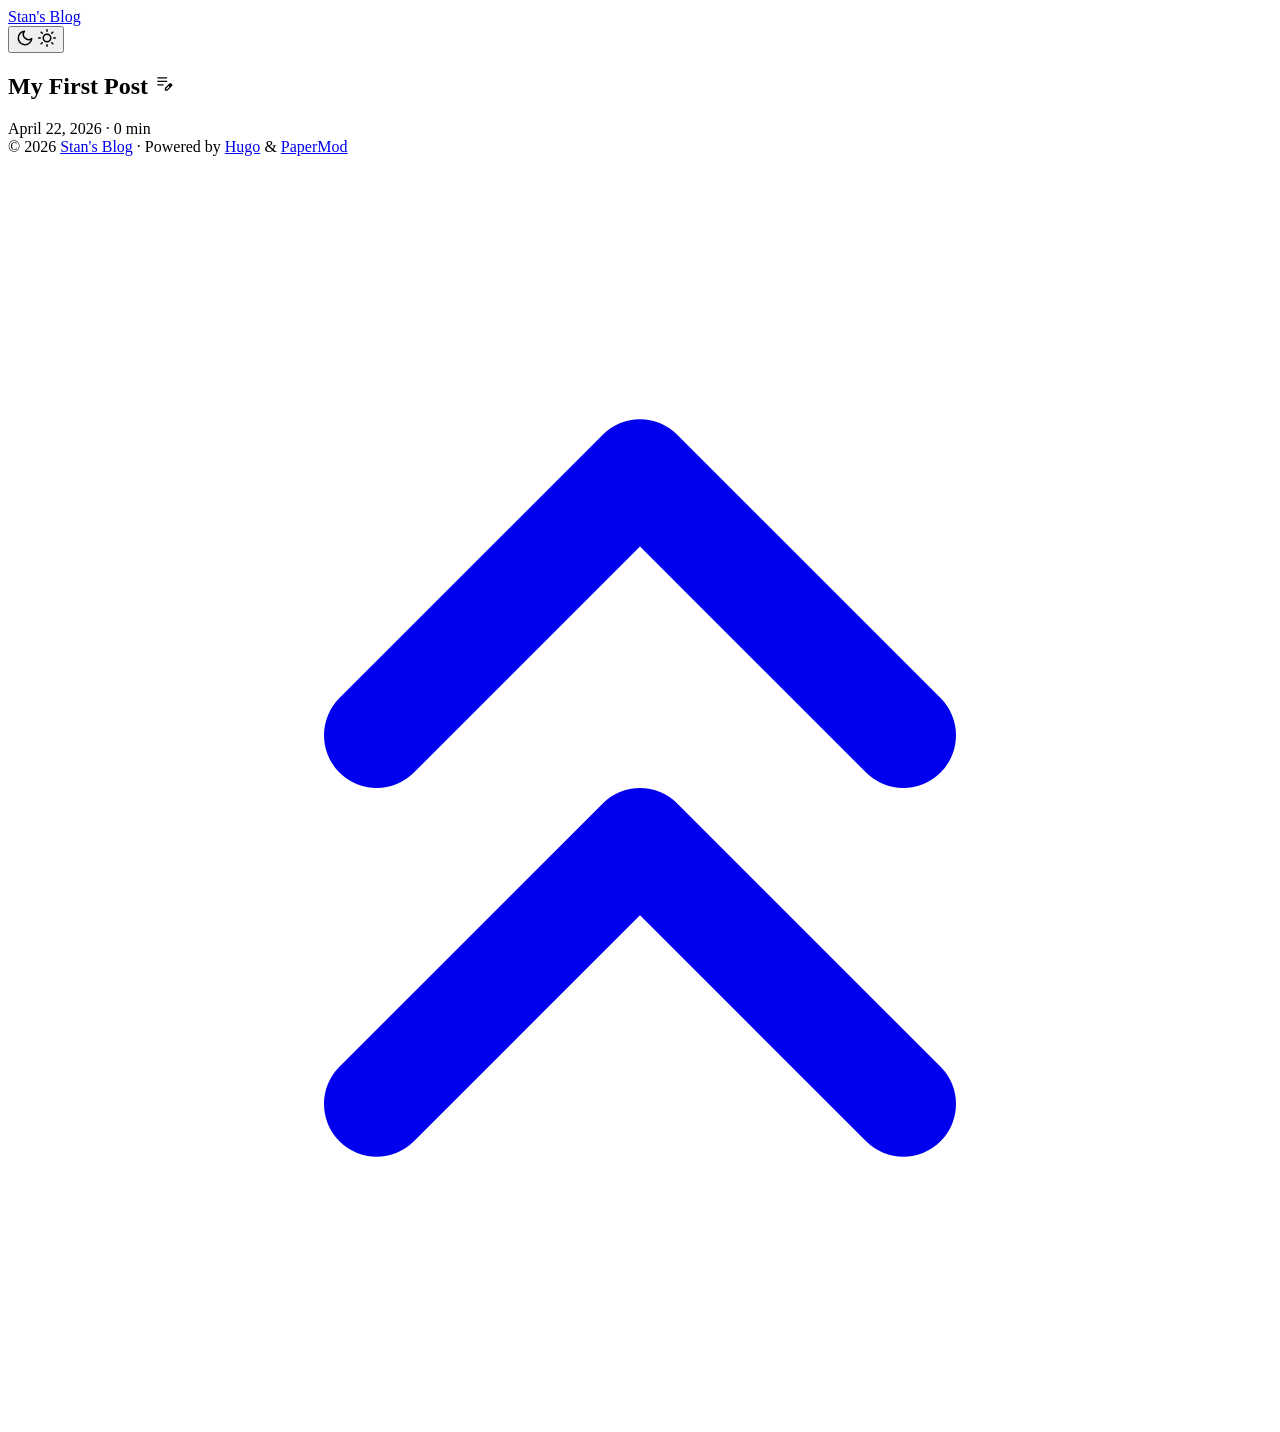
==== public/index.html @ 8f344876 "blog搭建" ====
<!DOCTYPE html>
<html lang="en" dir="auto" data-theme="auto">

<head>
	<meta name="generator" content="Hugo 0.123.7"><script src="/livereload.js?mindelay=10&amp;v=2&amp;port=1313&amp;path=livereload" data-no-instant defer></script><meta charset="utf-8">
<meta http-equiv="X-UA-Compatible" content="IE=edge">
<meta name="viewport" content="width=device-width, initial-scale=1, shrink-to-fit=no">
<meta name="robots" content="noindex, nofollow">
<title>Stan&#39;s Blog</title>

<meta name="description" content="">
<meta name="author" content="">
<link rel="canonical" href="http://localhost:1313/">
<link crossorigin="anonymous" href="/assets/css/stylesheet.4b72e7725c68fccaac08b7b94b4bf3724ac8531837c6717dbd3e55b5a23b0117.css" integrity="sha256-S3Lnclxo/MqsCLe5S0vzckrIUxg3xnF9vT5VtaI7ARc=" rel="preload stylesheet" as="style">
<link rel="icon" href="http://localhost:1313/favicon.ico">
<link rel="icon" type="image/png" sizes="16x16" href="http://localhost:1313/favicon-16x16.png">
<link rel="icon" type="image/png" sizes="32x32" href="http://localhost:1313/favicon-32x32.png">
<link rel="apple-touch-icon" href="http://localhost:1313/apple-touch-icon.png">
<link rel="mask-icon" href="http://localhost:1313/safari-pinned-tab.svg">
<meta name="theme-color" content="#2e2e33">
<meta name="msapplication-TileColor" content="#2e2e33">
<link rel="alternate" type="application/rss+xml" href="http://localhost:1313/index.xml" title="rss">
<link rel="alternate" hreflang="en" href="http://localhost:1313/">
<noscript>
    <style>
        #theme-toggle,
        .top-link {
            display: none;
        }

    </style>
    <style>
        @media (prefers-color-scheme: dark) {
            :root {
                --theme: rgb(29, 30, 32);
                --entry: rgb(46, 46, 51);
                --primary: rgb(218, 218, 219);
                --secondary: rgb(155, 156, 157);
                --tertiary: rgb(65, 66, 68);
                --content: rgb(196, 196, 197);
                --code-block-bg: rgb(46, 46, 51);
                --code-bg: rgb(55, 56, 62);
                --border: rgb(51, 51, 51);
                color-scheme: dark;
            }

            .list {
                background: var(--theme);
            }

            .toc {
                background: var(--entry);
            }
        }

    </style>
</noscript>
<script>
    if (localStorage.getItem("pref-theme") === "dark") {
        document.querySelector("html").dataset.theme = 'dark';
    } else if (localStorage.getItem("pref-theme") === "light") {
       document.querySelector("html").dataset.theme = 'light';
    } else if (window.matchMedia('(prefers-color-scheme: dark)').matches) {
        document.querySelector("html").dataset.theme = 'dark';
    } else {
        document.querySelector("html").dataset.theme = 'light';
    }

</script>
</head>
<body class="list" id="top">
    <header class="header">
    <nav class="header-nav">
        <div class="logo">
            <a href="http://localhost:1313/" accesskey="h" title="Stan&#39;s Blog (Alt + H)">Stan&#39;s Blog</a>
            <div class="logo-switches">
                <button id="theme-toggle" class="theme-toggle" accesskey="t" title="(Alt + T)" aria-label="Toggle theme">
                    <svg class="moon" xmlns="http://www.w3.org/2000/svg" width="18" height="18" viewBox="0 0 24 24"
                        fill="none" stroke="currentColor" stroke-width="2" stroke-linecap="round"
                        stroke-linejoin="round">
                        <path d="M21 12.79A9 9 0 1 1 11.21 3 7 7 0 0 0 21 12.79z"></path>
                    </svg>
                    <svg class="sun" xmlns="http://www.w3.org/2000/svg" width="18" height="18" viewBox="0 0 24 24"
                        fill="none" stroke="currentColor" stroke-width="2" stroke-linecap="round"
                        stroke-linejoin="round">
                        <circle cx="12" cy="12" r="5"></circle>
                        <line x1="12" y1="1" x2="12" y2="3"></line>
                        <line x1="12" y1="21" x2="12" y2="23"></line>
                        <line x1="4.22" y1="4.22" x2="5.64" y2="5.64"></line>
                        <line x1="18.36" y1="18.36" x2="19.78" y2="19.78"></line>
                        <line x1="1" y1="12" x2="3" y2="12"></line>
                        <line x1="21" y1="12" x2="23" y2="12"></line>
                        <line x1="4.22" y1="19.78" x2="5.64" y2="18.36"></line>
                        <line x1="18.36" y1="5.64" x2="19.78" y2="4.22"></line>
                    </svg>
                </button>
            </div>
        </div>
        <ul id="menu" class="menu">
        </ul>
    </nav>
</header>
<main class="main"> 

<article class="first-entry"> 
  <header class="entry-header">
    <h2 class="entry-hint-parent">My First Post
      <span class="entry-hint" title="Draft">
        <svg xmlns="http://www.w3.org/2000/svg" height="20" viewBox="0 -960 960 960" fill="currentColor">
          <path
            d="M160-410v-60h300v60H160Zm0-165v-60h470v60H160Zm0-165v-60h470v60H160Zm360 580v-123l221-220q9-9 20-13t22-4q12 0 23 4.5t20 13.5l37 37q9 9 13 20t4 22q0 11-4.5 22.5T862.09-380L643-160H520Zm300-263-37-37 37 37ZM580-220h38l121-122-18-19-19-18-122 121v38Zm141-141-19-18 37 37-18-19Z" />
        </svg>
      </span>
    </h2>
  </header>
  <div class="entry-content">
    <p></p>
  </div>
  <footer class="entry-footer"><span title='2026-04-22 15:04:11 +0800 CST'>April 22, 2026</span>&nbsp;·&nbsp;<span>0 min</span></footer>
  <a class="entry-link" aria-label="post link to My First Post" href="http://localhost:1313/posts/my-first-post/"></a>
</article>
    </main>
    
<footer class="footer">
        <span>&copy; 2026 <a href="http://localhost:1313/">Stan&#39;s Blog</a></span> · 

    <span>
        Powered by
        <a href="https://gohugo.io/" rel="noopener noreferrer" target="_blank">Hugo</a> &
        <a href="https://github.com/adityatelange/hugo-PaperMod/" rel="noopener" target="_blank">PaperMod</a>
    </span>
</footer>
<a href="#top" id="top-link" class="top-link hidden" aria-label="go to top" title="Go to Top (Alt + G)" accesskey="g">
    <svg xmlns="http://www.w3.org/2000/svg" viewBox="0 0 24 24" fill="none" stroke="currentColor" stroke-width="2"
        stroke-linecap="round" stroke-linejoin="round" class="feather feather-chevrons-up">
        <polyline points="17 11 12 6 7 11"></polyline>
        <polyline points="17 18 12 13 7 18"></polyline>
    </svg>
</a>

<script>
    let menu = document.getElementById('menu');
    if (menu) {
        
        const scrollPosition = localStorage.getItem("menu-scroll-position");
        if (scrollPosition) {
            menu.scrollLeft = parseInt(scrollPosition, 10);
        }
        
        menu.onscroll = function () {
            localStorage.setItem("menu-scroll-position", menu.scrollLeft);
        }
    }

    document.querySelectorAll('a[href^="#"]').forEach(anchor => {
        anchor.addEventListener("click", function (e) {
            e.preventDefault();
            var id = this.getAttribute("href").substr(1);
            if (!window.matchMedia('(prefers-reduced-motion: reduce)').matches) {
                document.querySelector(`[id='${decodeURIComponent(id)}']`).scrollIntoView({
                    behavior: "smooth"
                });
            } else {
                document.querySelector(`[id='${decodeURIComponent(id)}']`).scrollIntoView();
            }
            if (id === "top") {
                history.replaceState(null, null, " ");
            } else {
                history.pushState(null, null, `#${id}`);
            }
        });
    });

</script>
<script>
    var toplink = document.getElementById("top-link");
    window.onscroll = function () {
        const scrollThreshold = window.innerHeight;
        if (document.body.scrollTop > scrollThreshold || document.documentElement.scrollTop > scrollThreshold) {
            toplink.classList.remove("hidden");
        } else {
            toplink.classList.add("hidden");
        }
    };

</script>
<script>
    document.getElementById("theme-toggle").addEventListener("click", () => {
        const html = document.querySelector("html");
        if (html.dataset.theme === "dark") {
            html.dataset.theme = 'light';
            localStorage.setItem("pref-theme", 'light');
        } else {
            html.dataset.theme = 'dark';
            localStorage.setItem("pref-theme", 'dark');
        }
    })

</script>
</body>

</html>
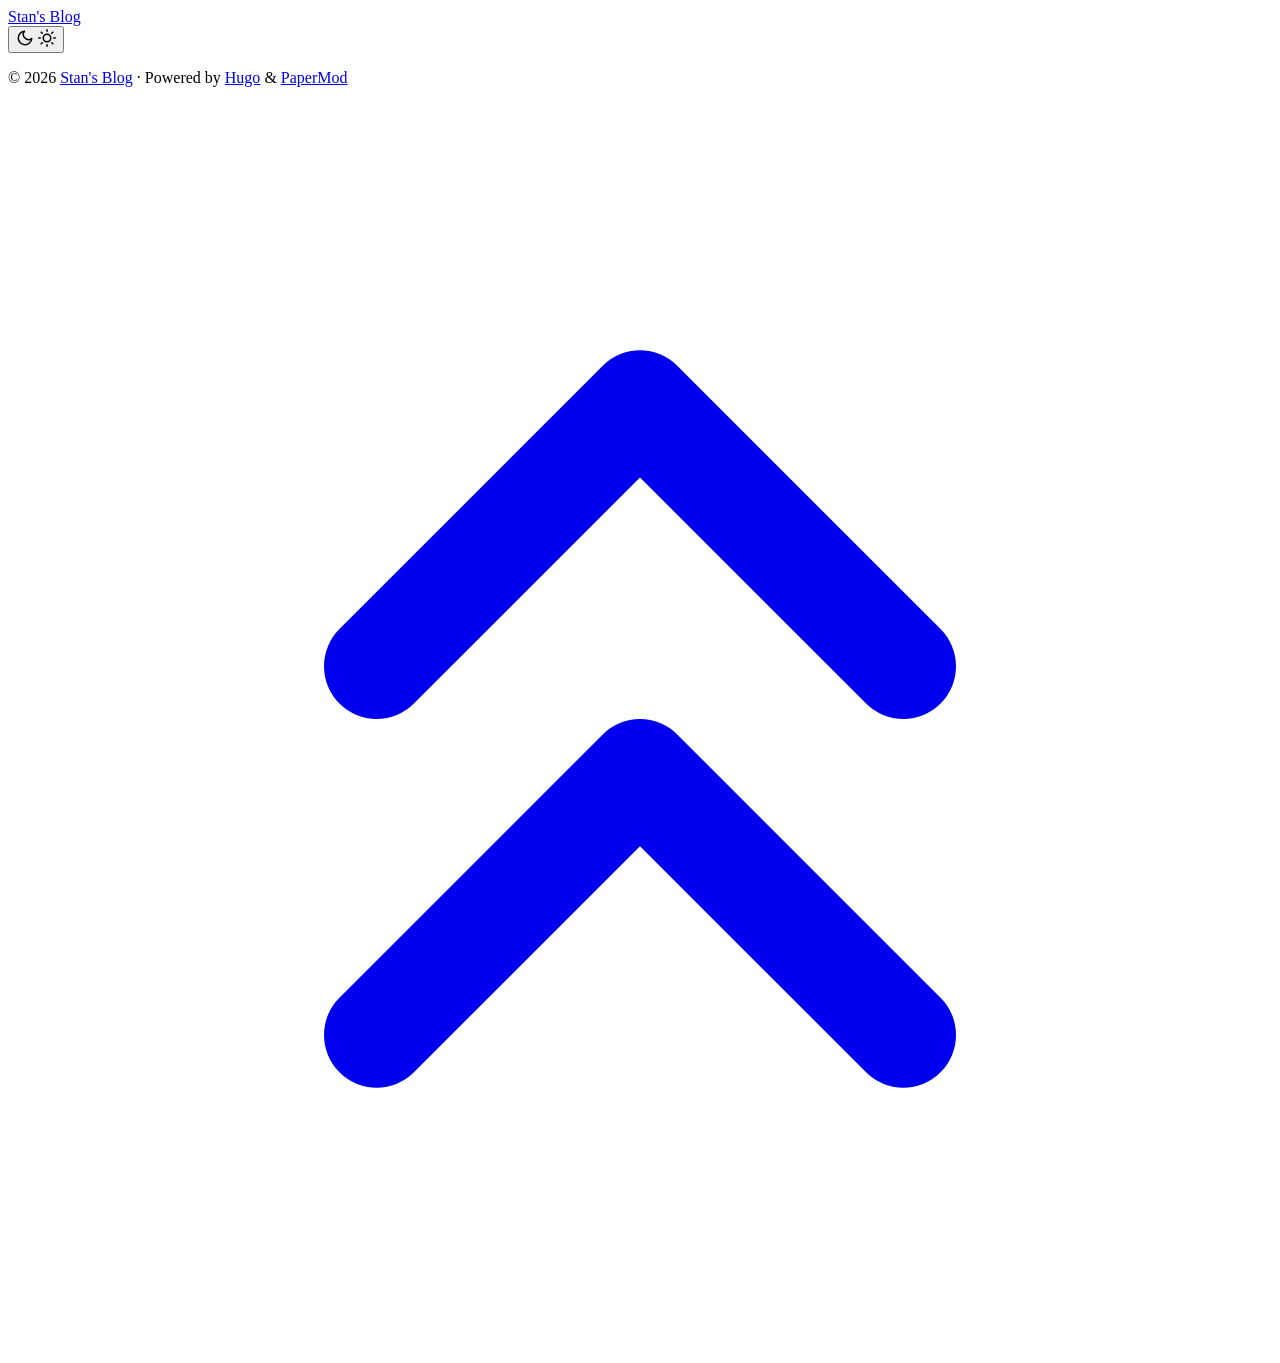
==== commit 21870211: "blog" ====
--- a/public/index.html
+++ b/public/index.html
@@ -1,202 +1,7 @@
-<!DOCTYPE html>
-<html lang="en" dir="auto" data-theme="auto">
-
-<head>
-	<meta name="generator" content="Hugo 0.123.7"><script src="/livereload.js?mindelay=10&amp;v=2&amp;port=1313&amp;path=livereload" data-no-instant defer></script><meta charset="utf-8">
-<meta http-equiv="X-UA-Compatible" content="IE=edge">
-<meta name="viewport" content="width=device-width, initial-scale=1, shrink-to-fit=no">
-<meta name="robots" content="noindex, nofollow">
-<title>Stan&#39;s Blog</title>
-
-<meta name="description" content="">
-<meta name="author" content="">
-<link rel="canonical" href="http://localhost:1313/">
-<link crossorigin="anonymous" href="/assets/css/stylesheet.4b72e7725c68fccaac08b7b94b4bf3724ac8531837c6717dbd3e55b5a23b0117.css" integrity="sha256-S3Lnclxo/MqsCLe5S0vzckrIUxg3xnF9vT5VtaI7ARc=" rel="preload stylesheet" as="style">
-<link rel="icon" href="http://localhost:1313/favicon.ico">
-<link rel="icon" type="image/png" sizes="16x16" href="http://localhost:1313/favicon-16x16.png">
-<link rel="icon" type="image/png" sizes="32x32" href="http://localhost:1313/favicon-32x32.png">
-<link rel="apple-touch-icon" href="http://localhost:1313/apple-touch-icon.png">
-<link rel="mask-icon" href="http://localhost:1313/safari-pinned-tab.svg">
-<meta name="theme-color" content="#2e2e33">
-<meta name="msapplication-TileColor" content="#2e2e33">
-<link rel="alternate" type="application/rss+xml" href="http://localhost:1313/index.xml" title="rss">
-<link rel="alternate" hreflang="en" href="http://localhost:1313/">
-<noscript>
-    <style>
-        #theme-toggle,
-        .top-link {
-            display: none;
-        }
-
-    </style>
-    <style>
-        @media (prefers-color-scheme: dark) {
-            :root {
-                --theme: rgb(29, 30, 32);
-                --entry: rgb(46, 46, 51);
-                --primary: rgb(218, 218, 219);
-                --secondary: rgb(155, 156, 157);
-                --tertiary: rgb(65, 66, 68);
-                --content: rgb(196, 196, 197);
-                --code-block-bg: rgb(46, 46, 51);
-                --code-bg: rgb(55, 56, 62);
-                --border: rgb(51, 51, 51);
-                color-scheme: dark;
-            }
-
-            .list {
-                background: var(--theme);
-            }
-
-            .toc {
-                background: var(--entry);
-            }
-        }
-
-    </style>
-</noscript>
-<script>
-    if (localStorage.getItem("pref-theme") === "dark") {
-        document.querySelector("html").dataset.theme = 'dark';
-    } else if (localStorage.getItem("pref-theme") === "light") {
-       document.querySelector("html").dataset.theme = 'light';
-    } else if (window.matchMedia('(prefers-color-scheme: dark)').matches) {
-        document.querySelector("html").dataset.theme = 'dark';
-    } else {
-        document.querySelector("html").dataset.theme = 'light';
-    }
-
-</script>
-</head>
-<body class="list" id="top">
-    <header class="header">
-    <nav class="header-nav">
-        <div class="logo">
-            <a href="http://localhost:1313/" accesskey="h" title="Stan&#39;s Blog (Alt + H)">Stan&#39;s Blog</a>
-            <div class="logo-switches">
-                <button id="theme-toggle" class="theme-toggle" accesskey="t" title="(Alt + T)" aria-label="Toggle theme">
-                    <svg class="moon" xmlns="http://www.w3.org/2000/svg" width="18" height="18" viewBox="0 0 24 24"
-                        fill="none" stroke="currentColor" stroke-width="2" stroke-linecap="round"
-                        stroke-linejoin="round">
-                        <path d="M21 12.79A9 9 0 1 1 11.21 3 7 7 0 0 0 21 12.79z"></path>
-                    </svg>
-                    <svg class="sun" xmlns="http://www.w3.org/2000/svg" width="18" height="18" viewBox="0 0 24 24"
-                        fill="none" stroke="currentColor" stroke-width="2" stroke-linecap="round"
-                        stroke-linejoin="round">
-                        <circle cx="12" cy="12" r="5"></circle>
-                        <line x1="12" y1="1" x2="12" y2="3"></line>
-                        <line x1="12" y1="21" x2="12" y2="23"></line>
-                        <line x1="4.22" y1="4.22" x2="5.64" y2="5.64"></line>
-                        <line x1="18.36" y1="18.36" x2="19.78" y2="19.78"></line>
-                        <line x1="1" y1="12" x2="3" y2="12"></line>
-                        <line x1="21" y1="12" x2="23" y2="12"></line>
-                        <line x1="4.22" y1="19.78" x2="5.64" y2="18.36"></line>
-                        <line x1="18.36" y1="5.64" x2="19.78" y2="4.22"></line>
-                    </svg>
-                </button>
-            </div>
-        </div>
-        <ul id="menu" class="menu">
-        </ul>
-    </nav>
-</header>
-<main class="main"> 
-
-<article class="first-entry"> 
-  <header class="entry-header">
-    <h2 class="entry-hint-parent">My First Post
-      <span class="entry-hint" title="Draft">
-        <svg xmlns="http://www.w3.org/2000/svg" height="20" viewBox="0 -960 960 960" fill="currentColor">
-          <path
-            d="M160-410v-60h300v60H160Zm0-165v-60h470v60H160Zm0-165v-60h470v60H160Zm360 580v-123l221-220q9-9 20-13t22-4q12 0 23 4.5t20 13.5l37 37q9 9 13 20t4 22q0 11-4.5 22.5T862.09-380L643-160H520Zm300-263-37-37 37 37ZM580-220h38l121-122-18-19-19-18-122 121v38Zm141-141-19-18 37 37-18-19Z" />
-        </svg>
-      </span>
-    </h2>
-  </header>
-  <div class="entry-content">
-    <p></p>
-  </div>
-  <footer class="entry-footer"><span title='2026-04-22 15:04:11 +0800 CST'>April 22, 2026</span>&nbsp;·&nbsp;<span>0 min</span></footer>
-  <a class="entry-link" aria-label="post link to My First Post" href="http://localhost:1313/posts/my-first-post/"></a>
-</article>
-    </main>
-    
-<footer class="footer">
-        <span>&copy; 2026 <a href="http://localhost:1313/">Stan&#39;s Blog</a></span> · 
-
-    <span>
-        Powered by
-        <a href="https://gohugo.io/" rel="noopener noreferrer" target="_blank">Hugo</a> &
-        <a href="https://github.com/adityatelange/hugo-PaperMod/" rel="noopener" target="_blank">PaperMod</a>
-    </span>
-</footer>
-<a href="#top" id="top-link" class="top-link hidden" aria-label="go to top" title="Go to Top (Alt + G)" accesskey="g">
-    <svg xmlns="http://www.w3.org/2000/svg" viewBox="0 0 24 24" fill="none" stroke="currentColor" stroke-width="2"
-        stroke-linecap="round" stroke-linejoin="round" class="feather feather-chevrons-up">
-        <polyline points="17 11 12 6 7 11"></polyline>
-        <polyline points="17 18 12 13 7 18"></polyline>
-    </svg>
-</a>
-
-<script>
-    let menu = document.getElementById('menu');
-    if (menu) {
-        
-        const scrollPosition = localStorage.getItem("menu-scroll-position");
-        if (scrollPosition) {
-            menu.scrollLeft = parseInt(scrollPosition, 10);
-        }
-        
-        menu.onscroll = function () {
-            localStorage.setItem("menu-scroll-position", menu.scrollLeft);
-        }
-    }
-
-    document.querySelectorAll('a[href^="#"]').forEach(anchor => {
-        anchor.addEventListener("click", function (e) {
-            e.preventDefault();
-            var id = this.getAttribute("href").substr(1);
-            if (!window.matchMedia('(prefers-reduced-motion: reduce)').matches) {
-                document.querySelector(`[id='${decodeURIComponent(id)}']`).scrollIntoView({
-                    behavior: "smooth"
-                });
-            } else {
-                document.querySelector(`[id='${decodeURIComponent(id)}']`).scrollIntoView();
-            }
-            if (id === "top") {
-                history.replaceState(null, null, " ");
-            } else {
-                history.pushState(null, null, `#${id}`);
-            }
-        });
-    });
-
-</script>
-<script>
-    var toplink = document.getElementById("top-link");
-    window.onscroll = function () {
-        const scrollThreshold = window.innerHeight;
-        if (document.body.scrollTop > scrollThreshold || document.documentElement.scrollTop > scrollThreshold) {
-            toplink.classList.remove("hidden");
-        } else {
-            toplink.classList.add("hidden");
-        }
-    };
-
-</script>
-<script>
-    document.getElementById("theme-toggle").addEventListener("click", () => {
-        const html = document.querySelector("html");
-        if (html.dataset.theme === "dark") {
-            html.dataset.theme = 'light';
-            localStorage.setItem("pref-theme", 'light');
-        } else {
-            html.dataset.theme = 'dark';
-            localStorage.setItem("pref-theme", 'dark');
-        }
-    })
-
-</script>
-</body>
-
-</html>
+<!doctype html><html lang=en dir=auto data-theme=auto><head><meta name=generator content="Hugo 0.160.1"><meta charset=utf-8><meta http-equiv=X-UA-Compatible content="IE=edge"><meta name=viewport content="width=device-width,initial-scale=1,shrink-to-fit=no"><meta name=robots content="index, follow"><title>Stan's Blog</title><meta name=description content><meta name=author content><link rel=canonical href=https://stan0930.github.io/><link crossorigin=anonymous href=/assets/css/stylesheet.47e51c7d8489b002361bac156ce9a0a8776d08c5462c2cee95801efafdd90d35.css integrity="sha256-R+UcfYSJsAI2G6wVbOmgqHdtCMVGLCzulYAe+v3ZDTU=" rel="preload stylesheet" as=style><link rel=icon href=https://stan0930.github.io/favicon.ico><link rel=icon type=image/png sizes=16x16 href=https://stan0930.github.io/favicon-16x16.png><link rel=icon type=image/png sizes=32x32 href=https://stan0930.github.io/favicon-32x32.png><link rel=apple-touch-icon href=https://stan0930.github.io/apple-touch-icon.png><link rel=mask-icon href=https://stan0930.github.io/safari-pinned-tab.svg><meta name=theme-color content="#2e2e33"><meta name=msapplication-TileColor content="#2e2e33"><link rel=alternate type=application/rss+xml href=https://stan0930.github.io/index.xml title=rss><link rel=alternate hreflang=en href=https://stan0930.github.io/><noscript><style>#theme-toggle,.top-link{display:none}</style><style>@media(prefers-color-scheme:dark){:root{--theme:rgb(29, 30, 32);--entry:rgb(46, 46, 51);--primary:rgb(218, 218, 219);--secondary:rgb(155, 156, 157);--tertiary:rgb(65, 66, 68);--content:rgb(196, 196, 197);--code-block-bg:rgb(46, 46, 51);--code-bg:rgb(55, 56, 62);--border:rgb(51, 51, 51);color-scheme:dark}.list{background:var(--theme)}.toc{background:var(--entry)}}</style></noscript><script>localStorage.getItem("pref-theme")==="dark"?document.querySelector("html").dataset.theme="dark":localStorage.getItem("pref-theme")==="light"?document.querySelector("html").dataset.theme="light":window.matchMedia("(prefers-color-scheme: dark)").matches?document.querySelector("html").dataset.theme="dark":document.querySelector("html").dataset.theme="light"</script><meta property="og:url" content="https://stan0930.github.io/"><meta property="og:site_name" content="Stan's Blog"><meta property="og:title" content="Stan's Blog"><meta property="og:locale" content="zh_cn"><meta property="og:type" content="website"><meta name=twitter:card content="summary"><meta name=twitter:title content="Stan's Blog"><script type=application/ld+json>{"@context":"https://schema.org","@type":"Organization","name":"Stan's Blog","url":"https://stan0930.github.io/","description":"","logo":"https://stan0930.github.io/favicon.ico","sameAs":[]}</script></head><body class=list id=top><header class=header><nav class=header-nav><div class=logo><a href=https://stan0930.github.io/ accesskey=h title="Stan's Blog (Alt + H)">Stan's Blog</a><div class=logo-switches><button id=theme-toggle class=theme-toggle accesskey=t title="(Alt + T)" aria-label="Toggle theme">
+<svg class="moon" width="18" height="18" viewBox="0 0 24 24" fill="none" stroke="currentColor" stroke-width="2" stroke-linecap="round" stroke-linejoin="round"><path d="M21 12.79A9 9 0 1111.21 3 7 7 0 0021 12.79z"/></svg>
+<svg class="sun" width="18" height="18" viewBox="0 0 24 24" fill="none" stroke="currentColor" stroke-width="2" stroke-linecap="round" stroke-linejoin="round"><circle cx="12" cy="12" r="5"/><line x1="12" y1="1" x2="12" y2="3"/><line x1="12" y1="21" x2="12" y2="23"/><line x1="4.22" y1="4.22" x2="5.64" y2="5.64"/><line x1="18.36" y1="18.36" x2="19.78" y2="19.78"/><line x1="1" y1="12" x2="3" y2="12"/><line x1="21" y1="12" x2="23" y2="12"/><line x1="4.22" y1="19.78" x2="5.64" y2="18.36"/><line x1="18.36" y1="5.64" x2="19.78" y2="4.22"/></svg></button></div></div><ul id=menu class=menu></ul></nav></header><main class=main></main><footer class=footer><span>&copy; 2026 <a href=https://stan0930.github.io/>Stan's Blog</a></span> ·
+<span>Powered by
+<a href=https://gohugo.io/ rel="noopener noreferrer" target=_blank>Hugo</a> &
+<a href=https://github.com/adityatelange/hugo-PaperMod/ rel=noopener target=_blank>PaperMod</a></span></footer><a href=#top id=top-link class="top-link hidden" aria-label="go to top" title="Go to Top (Alt + G)" accesskey=g><svg viewBox="0 0 24 24" fill="none" stroke="currentColor" stroke-width="2" stroke-linecap="round" stroke-linejoin="round" class="feather feather-chevrons-up"><polyline points="17 11 12 6 7 11"/><polyline points="17 18 12 13 7 18"/></svg>
+</a><script>let menu=document.getElementById("menu");if(menu){const e=localStorage.getItem("menu-scroll-position");e&&(menu.scrollLeft=parseInt(e,10)),menu.onscroll=function(){localStorage.setItem("menu-scroll-position",menu.scrollLeft)}}document.querySelectorAll('a[href^="#"]').forEach(e=>{e.addEventListener("click",function(e){e.preventDefault();var t=this.getAttribute("href").substr(1);window.matchMedia("(prefers-reduced-motion: reduce)").matches?document.querySelector(`[id='${decodeURIComponent(t)}']`).scrollIntoView():document.querySelector(`[id='${decodeURIComponent(t)}']`).scrollIntoView({behavior:"smooth"}),t==="top"?history.replaceState(null,null," "):history.pushState(null,null,`#${t}`)})})</script><script>var toplink=document.getElementById("top-link");window.onscroll=function(){const e=window.innerHeight;document.body.scrollTop>e||document.documentElement.scrollTop>e?toplink.classList.remove("hidden"):toplink.classList.add("hidden")}</script><script>document.getElementById("theme-toggle").addEventListener("click",()=>{const e=document.querySelector("html");e.dataset.theme==="dark"?(e.dataset.theme="light",localStorage.setItem("pref-theme","light")):(e.dataset.theme="dark",localStorage.setItem("pref-theme","dark"))})</script></body></html>
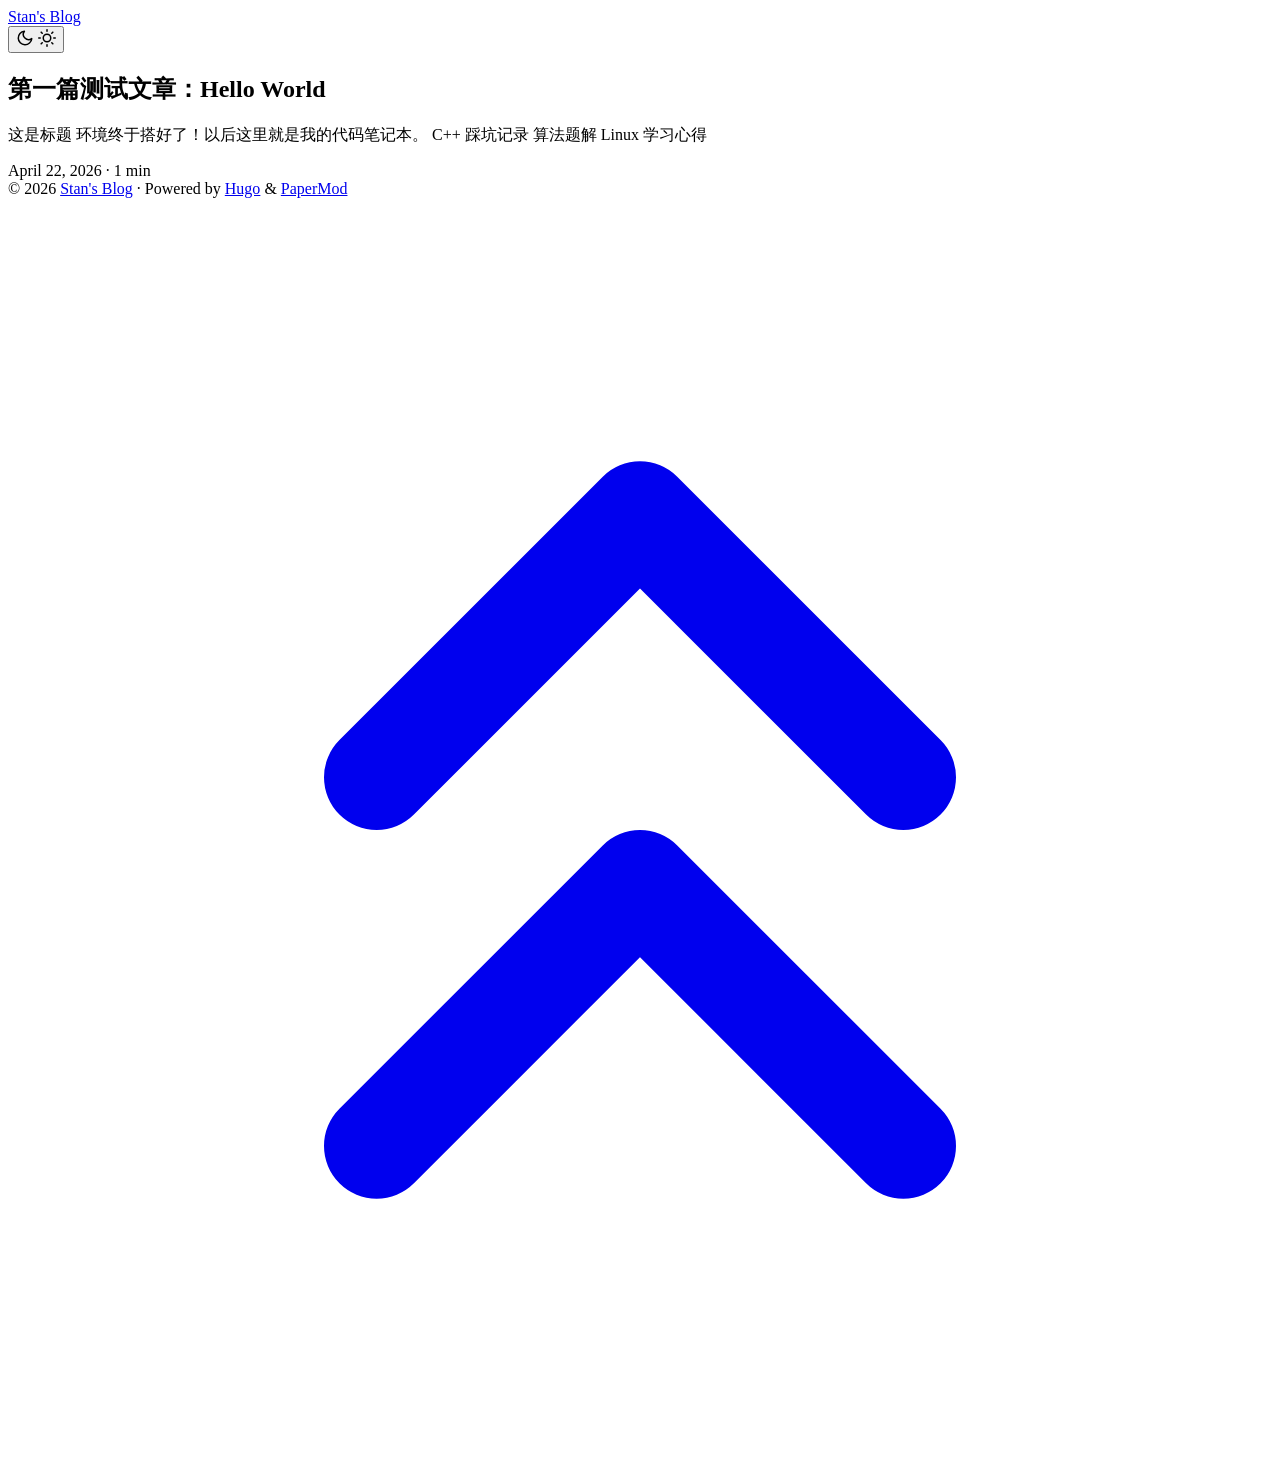
==== commit 1ac2dda8: "结构尝试" ====
--- a/public/index.html
+++ b/public/index.html
@@ -1,7 +1,197 @@
-<!doctype html><html lang=en dir=auto data-theme=auto><head><meta name=generator content="Hugo 0.160.1"><meta charset=utf-8><meta http-equiv=X-UA-Compatible content="IE=edge"><meta name=viewport content="width=device-width,initial-scale=1,shrink-to-fit=no"><meta name=robots content="index, follow"><title>Stan's Blog</title><meta name=description content><meta name=author content><link rel=canonical href=https://stan0930.github.io/><link crossorigin=anonymous href=/assets/css/stylesheet.47e51c7d8489b002361bac156ce9a0a8776d08c5462c2cee95801efafdd90d35.css integrity="sha256-R+UcfYSJsAI2G6wVbOmgqHdtCMVGLCzulYAe+v3ZDTU=" rel="preload stylesheet" as=style><link rel=icon href=https://stan0930.github.io/favicon.ico><link rel=icon type=image/png sizes=16x16 href=https://stan0930.github.io/favicon-16x16.png><link rel=icon type=image/png sizes=32x32 href=https://stan0930.github.io/favicon-32x32.png><link rel=apple-touch-icon href=https://stan0930.github.io/apple-touch-icon.png><link rel=mask-icon href=https://stan0930.github.io/safari-pinned-tab.svg><meta name=theme-color content="#2e2e33"><meta name=msapplication-TileColor content="#2e2e33"><link rel=alternate type=application/rss+xml href=https://stan0930.github.io/index.xml title=rss><link rel=alternate hreflang=en href=https://stan0930.github.io/><noscript><style>#theme-toggle,.top-link{display:none}</style><style>@media(prefers-color-scheme:dark){:root{--theme:rgb(29, 30, 32);--entry:rgb(46, 46, 51);--primary:rgb(218, 218, 219);--secondary:rgb(155, 156, 157);--tertiary:rgb(65, 66, 68);--content:rgb(196, 196, 197);--code-block-bg:rgb(46, 46, 51);--code-bg:rgb(55, 56, 62);--border:rgb(51, 51, 51);color-scheme:dark}.list{background:var(--theme)}.toc{background:var(--entry)}}</style></noscript><script>localStorage.getItem("pref-theme")==="dark"?document.querySelector("html").dataset.theme="dark":localStorage.getItem("pref-theme")==="light"?document.querySelector("html").dataset.theme="light":window.matchMedia("(prefers-color-scheme: dark)").matches?document.querySelector("html").dataset.theme="dark":document.querySelector("html").dataset.theme="light"</script><meta property="og:url" content="https://stan0930.github.io/"><meta property="og:site_name" content="Stan's Blog"><meta property="og:title" content="Stan's Blog"><meta property="og:locale" content="zh_cn"><meta property="og:type" content="website"><meta name=twitter:card content="summary"><meta name=twitter:title content="Stan's Blog"><script type=application/ld+json>{"@context":"https://schema.org","@type":"Organization","name":"Stan's Blog","url":"https://stan0930.github.io/","description":"","logo":"https://stan0930.github.io/favicon.ico","sameAs":[]}</script></head><body class=list id=top><header class=header><nav class=header-nav><div class=logo><a href=https://stan0930.github.io/ accesskey=h title="Stan's Blog (Alt + H)">Stan's Blog</a><div class=logo-switches><button id=theme-toggle class=theme-toggle accesskey=t title="(Alt + T)" aria-label="Toggle theme">
-<svg class="moon" width="18" height="18" viewBox="0 0 24 24" fill="none" stroke="currentColor" stroke-width="2" stroke-linecap="round" stroke-linejoin="round"><path d="M21 12.79A9 9 0 1111.21 3 7 7 0 0021 12.79z"/></svg>
-<svg class="sun" width="18" height="18" viewBox="0 0 24 24" fill="none" stroke="currentColor" stroke-width="2" stroke-linecap="round" stroke-linejoin="round"><circle cx="12" cy="12" r="5"/><line x1="12" y1="1" x2="12" y2="3"/><line x1="12" y1="21" x2="12" y2="23"/><line x1="4.22" y1="4.22" x2="5.64" y2="5.64"/><line x1="18.36" y1="18.36" x2="19.78" y2="19.78"/><line x1="1" y1="12" x2="3" y2="12"/><line x1="21" y1="12" x2="23" y2="12"/><line x1="4.22" y1="19.78" x2="5.64" y2="18.36"/><line x1="18.36" y1="5.64" x2="19.78" y2="4.22"/></svg></button></div></div><ul id=menu class=menu></ul></nav></header><main class=main></main><footer class=footer><span>&copy; 2026 <a href=https://stan0930.github.io/>Stan's Blog</a></span> ·
-<span>Powered by
-<a href=https://gohugo.io/ rel="noopener noreferrer" target=_blank>Hugo</a> &
-<a href=https://github.com/adityatelange/hugo-PaperMod/ rel=noopener target=_blank>PaperMod</a></span></footer><a href=#top id=top-link class="top-link hidden" aria-label="go to top" title="Go to Top (Alt + G)" accesskey=g><svg viewBox="0 0 24 24" fill="none" stroke="currentColor" stroke-width="2" stroke-linecap="round" stroke-linejoin="round" class="feather feather-chevrons-up"><polyline points="17 11 12 6 7 11"/><polyline points="17 18 12 13 7 18"/></svg>
-</a><script>let menu=document.getElementById("menu");if(menu){const e=localStorage.getItem("menu-scroll-position");e&&(menu.scrollLeft=parseInt(e,10)),menu.onscroll=function(){localStorage.setItem("menu-scroll-position",menu.scrollLeft)}}document.querySelectorAll('a[href^="#"]').forEach(e=>{e.addEventListener("click",function(e){e.preventDefault();var t=this.getAttribute("href").substr(1);window.matchMedia("(prefers-reduced-motion: reduce)").matches?document.querySelector(`[id='${decodeURIComponent(t)}']`).scrollIntoView():document.querySelector(`[id='${decodeURIComponent(t)}']`).scrollIntoView({behavior:"smooth"}),t==="top"?history.replaceState(null,null," "):history.pushState(null,null,`#${t}`)})})</script><script>var toplink=document.getElementById("top-link");window.onscroll=function(){const e=window.innerHeight;document.body.scrollTop>e||document.documentElement.scrollTop>e?toplink.classList.remove("hidden"):toplink.classList.add("hidden")}</script><script>document.getElementById("theme-toggle").addEventListener("click",()=>{const e=document.querySelector("html");e.dataset.theme==="dark"?(e.dataset.theme="light",localStorage.setItem("pref-theme","light")):(e.dataset.theme="dark",localStorage.setItem("pref-theme","dark"))})</script></body></html>+<!DOCTYPE html>
+<html lang="en" dir="auto" data-theme="auto">
+
+<head>
+	<meta name="generator" content="Hugo 0.160.1"><script src="/livereload.js?mindelay=10&amp;v=2&amp;port=1313&amp;path=livereload" data-no-instant defer></script><meta charset="utf-8">
+<meta http-equiv="X-UA-Compatible" content="IE=edge">
+<meta name="viewport" content="width=device-width, initial-scale=1, shrink-to-fit=no">
+<meta name="robots" content="noindex, nofollow">
+<title>Stan&#39;s Blog</title>
+
+<meta name="description" content="">
+<meta name="author" content="">
+<link rel="canonical" href="http://localhost:1313/">
+<link crossorigin="anonymous" href="/assets/css/stylesheet.47e51c7d8489b002361bac156ce9a0a8776d08c5462c2cee95801efafdd90d35.css" integrity="sha256-R&#43;UcfYSJsAI2G6wVbOmgqHdtCMVGLCzulYAe&#43;v3ZDTU=" rel="preload stylesheet" as="style">
+<link rel="icon" href="http://localhost:1313/favicon.ico">
+<link rel="icon" type="image/png" sizes="16x16" href="http://localhost:1313/favicon-16x16.png">
+<link rel="icon" type="image/png" sizes="32x32" href="http://localhost:1313/favicon-32x32.png">
+<link rel="apple-touch-icon" href="http://localhost:1313/apple-touch-icon.png">
+<link rel="mask-icon" href="http://localhost:1313/safari-pinned-tab.svg">
+<meta name="theme-color" content="#2e2e33">
+<meta name="msapplication-TileColor" content="#2e2e33">
+<link rel="alternate" type="application/rss+xml" href="http://localhost:1313/index.xml" title="rss">
+<link rel="alternate" hreflang="en" href="http://localhost:1313/">
+<noscript>
+    <style>
+        #theme-toggle,
+        .top-link {
+            display: none;
+        }
+
+    </style>
+    <style>
+        @media (prefers-color-scheme: dark) {
+            :root {
+                --theme: rgb(29, 30, 32);
+                --entry: rgb(46, 46, 51);
+                --primary: rgb(218, 218, 219);
+                --secondary: rgb(155, 156, 157);
+                --tertiary: rgb(65, 66, 68);
+                --content: rgb(196, 196, 197);
+                --code-block-bg: rgb(46, 46, 51);
+                --code-bg: rgb(55, 56, 62);
+                --border: rgb(51, 51, 51);
+                color-scheme: dark;
+            }
+
+            .list {
+                background: var(--theme);
+            }
+
+            .toc {
+                background: var(--entry);
+            }
+        }
+
+    </style>
+</noscript>
+<script>
+    if (localStorage.getItem("pref-theme") === "dark") {
+        document.querySelector("html").dataset.theme = 'dark';
+    } else if (localStorage.getItem("pref-theme") === "light") {
+       document.querySelector("html").dataset.theme = 'light';
+    } else if (window.matchMedia('(prefers-color-scheme: dark)').matches) {
+        document.querySelector("html").dataset.theme = 'dark';
+    } else {
+        document.querySelector("html").dataset.theme = 'light';
+    }
+
+</script>
+</head>
+<body class="list" id="top">
+    <header class="header">
+    <nav class="header-nav">
+        <div class="logo">
+            <a href="http://localhost:1313/" accesskey="h" title="Stan&#39;s Blog (Alt + H)">Stan&#39;s Blog</a>
+            <div class="logo-switches">
+                <button id="theme-toggle" class="theme-toggle" accesskey="t" title="(Alt + T)" aria-label="Toggle theme">
+                    <svg class="moon" xmlns="http://www.w3.org/2000/svg" width="18" height="18" viewBox="0 0 24 24"
+                        fill="none" stroke="currentColor" stroke-width="2" stroke-linecap="round"
+                        stroke-linejoin="round">
+                        <path d="M21 12.79A9 9 0 1 1 11.21 3 7 7 0 0 0 21 12.79z"></path>
+                    </svg>
+                    <svg class="sun" xmlns="http://www.w3.org/2000/svg" width="18" height="18" viewBox="0 0 24 24"
+                        fill="none" stroke="currentColor" stroke-width="2" stroke-linecap="round"
+                        stroke-linejoin="round">
+                        <circle cx="12" cy="12" r="5"></circle>
+                        <line x1="12" y1="1" x2="12" y2="3"></line>
+                        <line x1="12" y1="21" x2="12" y2="23"></line>
+                        <line x1="4.22" y1="4.22" x2="5.64" y2="5.64"></line>
+                        <line x1="18.36" y1="18.36" x2="19.78" y2="19.78"></line>
+                        <line x1="1" y1="12" x2="3" y2="12"></line>
+                        <line x1="21" y1="12" x2="23" y2="12"></line>
+                        <line x1="4.22" y1="19.78" x2="5.64" y2="18.36"></line>
+                        <line x1="18.36" y1="5.64" x2="19.78" y2="4.22"></line>
+                    </svg>
+                </button>
+            </div>
+        </div>
+        <ul id="menu" class="menu">
+        </ul>
+    </nav>
+</header>
+<main class="main"> 
+
+<article class="first-entry"> 
+  <header class="entry-header">
+    <h2 class="entry-hint-parent">第一篇测试文章：Hello World
+    </h2>
+  </header>
+  <div class="entry-content">
+    <p>这是标题 环境终于搭好了！以后这里就是我的代码笔记本。
+C&#43;&#43; 踩坑记录 算法题解 Linux 学习心得 </p>
+  </div>
+  <footer class="entry-footer"><span title='2026-04-22 15:00:00 +0800 CST'>April 22, 2026</span>&nbsp;·&nbsp;<span>1 min</span></footer>
+  <a class="entry-link" aria-label="post link to 第一篇测试文章：Hello World" href="http://localhost:1313/posts/my-first-post/"></a>
+</article>
+    </main>
+    
+<footer class="footer">
+        <span>&copy; 2026 <a href="http://localhost:1313/">Stan&#39;s Blog</a></span> · 
+
+    <span>
+        Powered by
+        <a href="https://gohugo.io/" rel="noopener noreferrer" target="_blank">Hugo</a> &
+        <a href="https://github.com/adityatelange/hugo-PaperMod/" rel="noopener" target="_blank">PaperMod</a>
+    </span>
+</footer>
+<a href="#top" id="top-link" class="top-link hidden" aria-label="go to top" title="Go to Top (Alt + G)" accesskey="g">
+    <svg xmlns="http://www.w3.org/2000/svg" viewBox="0 0 24 24" fill="none" stroke="currentColor" stroke-width="2"
+        stroke-linecap="round" stroke-linejoin="round" class="feather feather-chevrons-up">
+        <polyline points="17 11 12 6 7 11"></polyline>
+        <polyline points="17 18 12 13 7 18"></polyline>
+    </svg>
+</a>
+
+<script>
+    let menu = document.getElementById('menu');
+    if (menu) {
+        
+        const scrollPosition = localStorage.getItem("menu-scroll-position");
+        if (scrollPosition) {
+            menu.scrollLeft = parseInt(scrollPosition, 10);
+        }
+        
+        menu.onscroll = function () {
+            localStorage.setItem("menu-scroll-position", menu.scrollLeft);
+        }
+    }
+
+    document.querySelectorAll('a[href^="#"]').forEach(anchor => {
+        anchor.addEventListener("click", function (e) {
+            e.preventDefault();
+            var id = this.getAttribute("href").substr(1);
+            if (!window.matchMedia('(prefers-reduced-motion: reduce)').matches) {
+                document.querySelector(`[id='${decodeURIComponent(id)}']`).scrollIntoView({
+                    behavior: "smooth"
+                });
+            } else {
+                document.querySelector(`[id='${decodeURIComponent(id)}']`).scrollIntoView();
+            }
+            if (id === "top") {
+                history.replaceState(null, null, " ");
+            } else {
+                history.pushState(null, null, `#${id}`);
+            }
+        });
+    });
+
+</script>
+<script>
+    var toplink = document.getElementById("top-link");
+    window.onscroll = function () {
+        const scrollThreshold = window.innerHeight;
+        if (document.body.scrollTop > scrollThreshold || document.documentElement.scrollTop > scrollThreshold) {
+            toplink.classList.remove("hidden");
+        } else {
+            toplink.classList.add("hidden");
+        }
+    };
+
+</script>
+<script>
+    document.getElementById("theme-toggle").addEventListener("click", () => {
+        const html = document.querySelector("html");
+        if (html.dataset.theme === "dark") {
+            html.dataset.theme = 'light';
+            localStorage.setItem("pref-theme", 'light');
+        } else {
+            html.dataset.theme = 'dark';
+            localStorage.setItem("pref-theme", 'dark');
+        }
+    })
+
+</script>
+</body>
+
+</html>
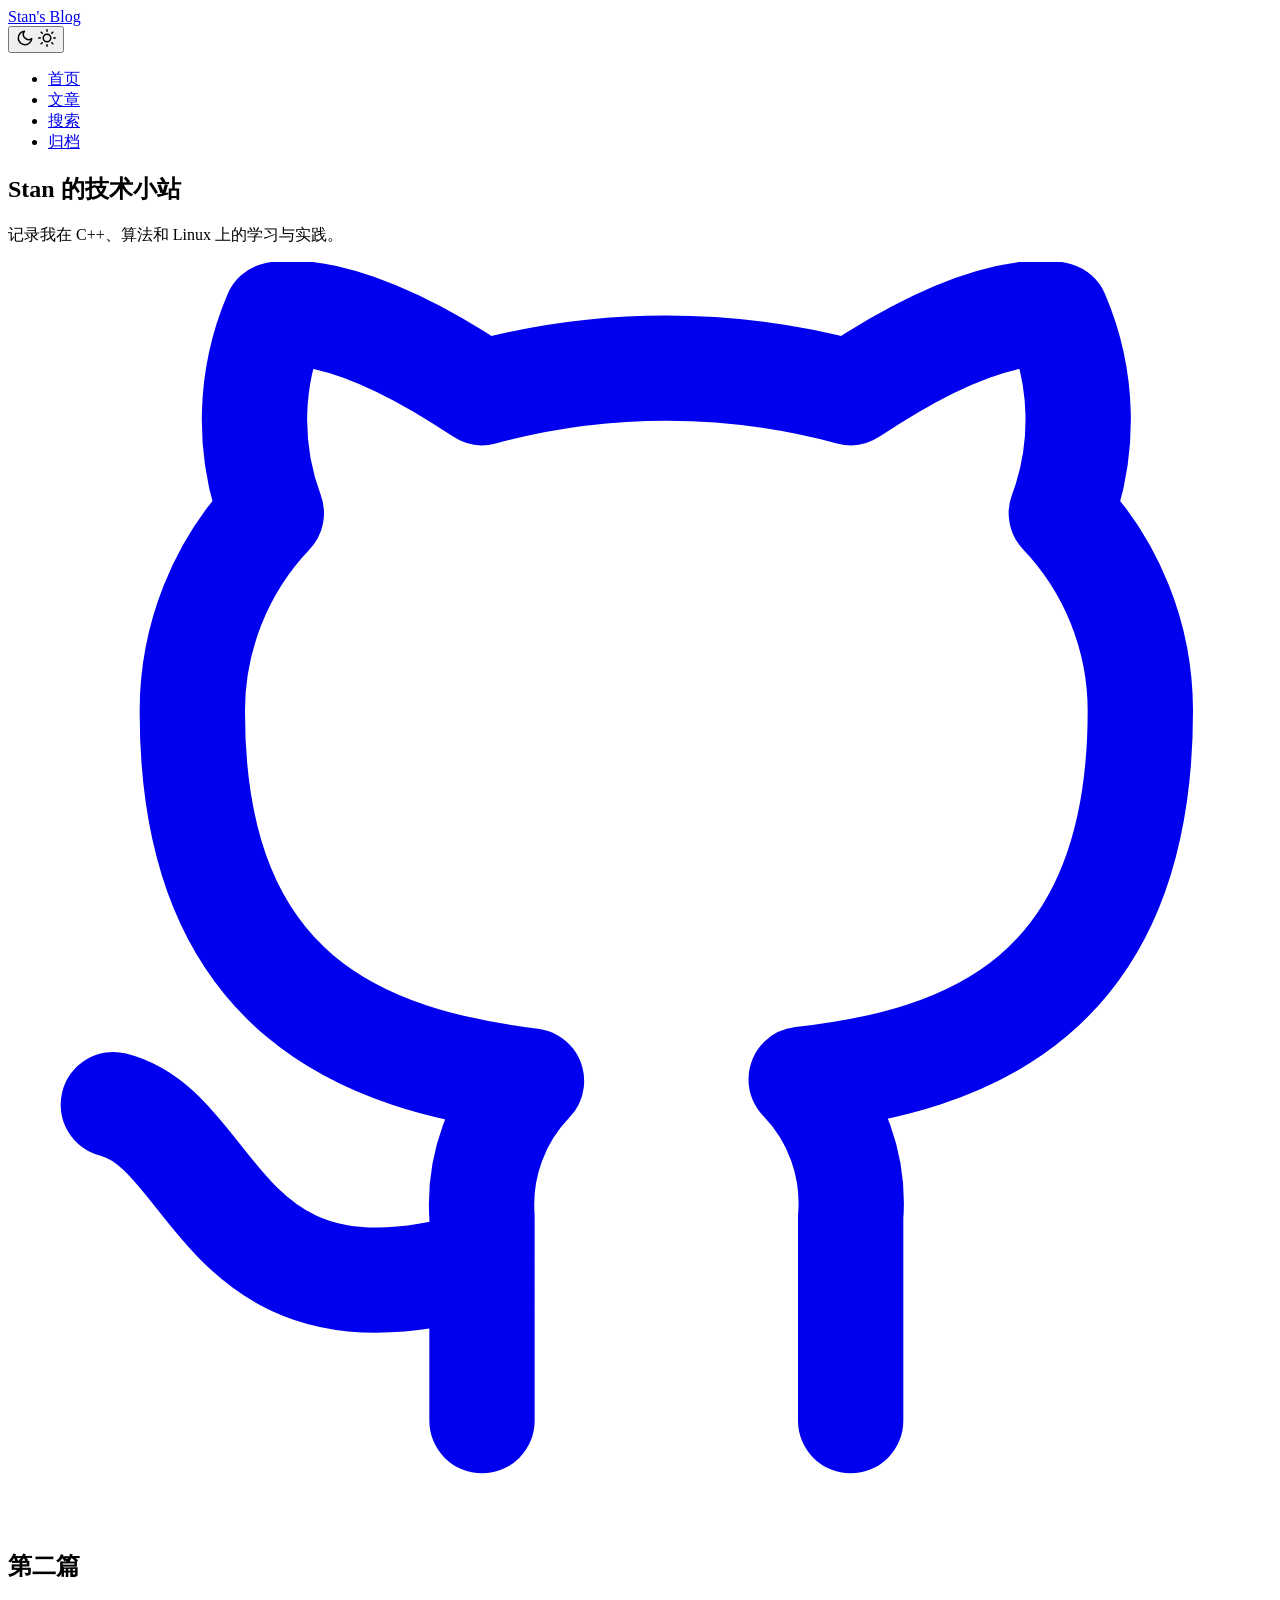
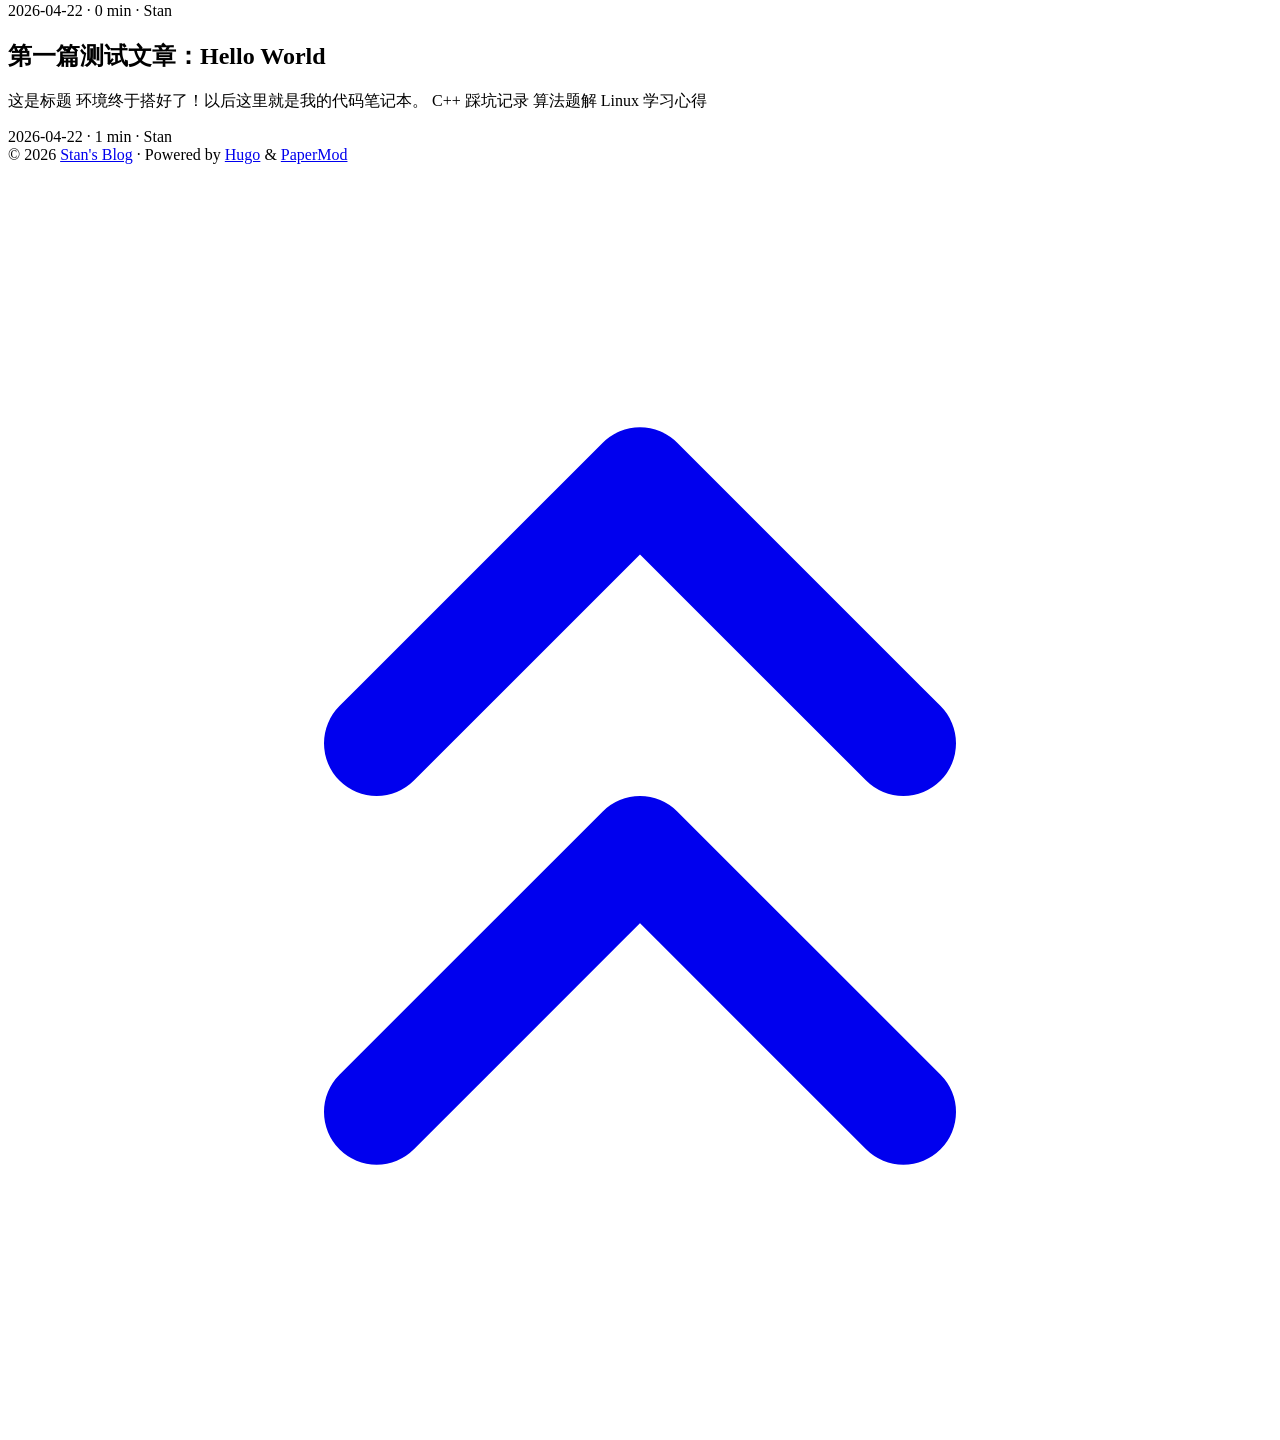
==== commit 7cc8d2bc: "美化" ====
--- a/public/index.html
+++ b/public/index.html
@@ -1,197 +1,8 @@
-<!DOCTYPE html>
-<html lang="en" dir="auto" data-theme="auto">
-
-<head>
-	<meta name="generator" content="Hugo 0.160.1"><script src="/livereload.js?mindelay=10&amp;v=2&amp;port=1313&amp;path=livereload" data-no-instant defer></script><meta charset="utf-8">
-<meta http-equiv="X-UA-Compatible" content="IE=edge">
-<meta name="viewport" content="width=device-width, initial-scale=1, shrink-to-fit=no">
-<meta name="robots" content="noindex, nofollow">
-<title>Stan&#39;s Blog</title>
-
-<meta name="description" content="">
-<meta name="author" content="">
-<link rel="canonical" href="http://localhost:1313/">
-<link crossorigin="anonymous" href="/assets/css/stylesheet.47e51c7d8489b002361bac156ce9a0a8776d08c5462c2cee95801efafdd90d35.css" integrity="sha256-R&#43;UcfYSJsAI2G6wVbOmgqHdtCMVGLCzulYAe&#43;v3ZDTU=" rel="preload stylesheet" as="style">
-<link rel="icon" href="http://localhost:1313/favicon.ico">
-<link rel="icon" type="image/png" sizes="16x16" href="http://localhost:1313/favicon-16x16.png">
-<link rel="icon" type="image/png" sizes="32x32" href="http://localhost:1313/favicon-32x32.png">
-<link rel="apple-touch-icon" href="http://localhost:1313/apple-touch-icon.png">
-<link rel="mask-icon" href="http://localhost:1313/safari-pinned-tab.svg">
-<meta name="theme-color" content="#2e2e33">
-<meta name="msapplication-TileColor" content="#2e2e33">
-<link rel="alternate" type="application/rss+xml" href="http://localhost:1313/index.xml" title="rss">
-<link rel="alternate" hreflang="en" href="http://localhost:1313/">
-<noscript>
-    <style>
-        #theme-toggle,
-        .top-link {
-            display: none;
-        }
-
-    </style>
-    <style>
-        @media (prefers-color-scheme: dark) {
-            :root {
-                --theme: rgb(29, 30, 32);
-                --entry: rgb(46, 46, 51);
-                --primary: rgb(218, 218, 219);
-                --secondary: rgb(155, 156, 157);
-                --tertiary: rgb(65, 66, 68);
-                --content: rgb(196, 196, 197);
-                --code-block-bg: rgb(46, 46, 51);
-                --code-bg: rgb(55, 56, 62);
-                --border: rgb(51, 51, 51);
-                color-scheme: dark;
-            }
-
-            .list {
-                background: var(--theme);
-            }
-
-            .toc {
-                background: var(--entry);
-            }
-        }
-
-    </style>
-</noscript>
-<script>
-    if (localStorage.getItem("pref-theme") === "dark") {
-        document.querySelector("html").dataset.theme = 'dark';
-    } else if (localStorage.getItem("pref-theme") === "light") {
-       document.querySelector("html").dataset.theme = 'light';
-    } else if (window.matchMedia('(prefers-color-scheme: dark)').matches) {
-        document.querySelector("html").dataset.theme = 'dark';
-    } else {
-        document.querySelector("html").dataset.theme = 'light';
-    }
-
-</script>
-</head>
-<body class="list" id="top">
-    <header class="header">
-    <nav class="header-nav">
-        <div class="logo">
-            <a href="http://localhost:1313/" accesskey="h" title="Stan&#39;s Blog (Alt + H)">Stan&#39;s Blog</a>
-            <div class="logo-switches">
-                <button id="theme-toggle" class="theme-toggle" accesskey="t" title="(Alt + T)" aria-label="Toggle theme">
-                    <svg class="moon" xmlns="http://www.w3.org/2000/svg" width="18" height="18" viewBox="0 0 24 24"
-                        fill="none" stroke="currentColor" stroke-width="2" stroke-linecap="round"
-                        stroke-linejoin="round">
-                        <path d="M21 12.79A9 9 0 1 1 11.21 3 7 7 0 0 0 21 12.79z"></path>
-                    </svg>
-                    <svg class="sun" xmlns="http://www.w3.org/2000/svg" width="18" height="18" viewBox="0 0 24 24"
-                        fill="none" stroke="currentColor" stroke-width="2" stroke-linecap="round"
-                        stroke-linejoin="round">
-                        <circle cx="12" cy="12" r="5"></circle>
-                        <line x1="12" y1="1" x2="12" y2="3"></line>
-                        <line x1="12" y1="21" x2="12" y2="23"></line>
-                        <line x1="4.22" y1="4.22" x2="5.64" y2="5.64"></line>
-                        <line x1="18.36" y1="18.36" x2="19.78" y2="19.78"></line>
-                        <line x1="1" y1="12" x2="3" y2="12"></line>
-                        <line x1="21" y1="12" x2="23" y2="12"></line>
-                        <line x1="4.22" y1="19.78" x2="5.64" y2="18.36"></line>
-                        <line x1="18.36" y1="5.64" x2="19.78" y2="4.22"></line>
-                    </svg>
-                </button>
-            </div>
-        </div>
-        <ul id="menu" class="menu">
-        </ul>
-    </nav>
-</header>
-<main class="main"> 
-
-<article class="first-entry"> 
-  <header class="entry-header">
-    <h2 class="entry-hint-parent">第一篇测试文章：Hello World
-    </h2>
-  </header>
-  <div class="entry-content">
-    <p>这是标题 环境终于搭好了！以后这里就是我的代码笔记本。
-C&#43;&#43; 踩坑记录 算法题解 Linux 学习心得 </p>
-  </div>
-  <footer class="entry-footer"><span title='2026-04-22 15:00:00 +0800 CST'>April 22, 2026</span>&nbsp;·&nbsp;<span>1 min</span></footer>
-  <a class="entry-link" aria-label="post link to 第一篇测试文章：Hello World" href="http://localhost:1313/posts/my-first-post/"></a>
-</article>
-    </main>
-    
-<footer class="footer">
-        <span>&copy; 2026 <a href="http://localhost:1313/">Stan&#39;s Blog</a></span> · 
-
-    <span>
-        Powered by
-        <a href="https://gohugo.io/" rel="noopener noreferrer" target="_blank">Hugo</a> &
-        <a href="https://github.com/adityatelange/hugo-PaperMod/" rel="noopener" target="_blank">PaperMod</a>
-    </span>
-</footer>
-<a href="#top" id="top-link" class="top-link hidden" aria-label="go to top" title="Go to Top (Alt + G)" accesskey="g">
-    <svg xmlns="http://www.w3.org/2000/svg" viewBox="0 0 24 24" fill="none" stroke="currentColor" stroke-width="2"
-        stroke-linecap="round" stroke-linejoin="round" class="feather feather-chevrons-up">
-        <polyline points="17 11 12 6 7 11"></polyline>
-        <polyline points="17 18 12 13 7 18"></polyline>
-    </svg>
-</a>
-
-<script>
-    let menu = document.getElementById('menu');
-    if (menu) {
-        
-        const scrollPosition = localStorage.getItem("menu-scroll-position");
-        if (scrollPosition) {
-            menu.scrollLeft = parseInt(scrollPosition, 10);
-        }
-        
-        menu.onscroll = function () {
-            localStorage.setItem("menu-scroll-position", menu.scrollLeft);
-        }
-    }
-
-    document.querySelectorAll('a[href^="#"]').forEach(anchor => {
-        anchor.addEventListener("click", function (e) {
-            e.preventDefault();
-            var id = this.getAttribute("href").substr(1);
-            if (!window.matchMedia('(prefers-reduced-motion: reduce)').matches) {
-                document.querySelector(`[id='${decodeURIComponent(id)}']`).scrollIntoView({
-                    behavior: "smooth"
-                });
-            } else {
-                document.querySelector(`[id='${decodeURIComponent(id)}']`).scrollIntoView();
-            }
-            if (id === "top") {
-                history.replaceState(null, null, " ");
-            } else {
-                history.pushState(null, null, `#${id}`);
-            }
-        });
-    });
-
-</script>
-<script>
-    var toplink = document.getElementById("top-link");
-    window.onscroll = function () {
-        const scrollThreshold = window.innerHeight;
-        if (document.body.scrollTop > scrollThreshold || document.documentElement.scrollTop > scrollThreshold) {
-            toplink.classList.remove("hidden");
-        } else {
-            toplink.classList.add("hidden");
-        }
-    };
-
-</script>
-<script>
-    document.getElementById("theme-toggle").addEventListener("click", () => {
-        const html = document.querySelector("html");
-        if (html.dataset.theme === "dark") {
-            html.dataset.theme = 'light';
-            localStorage.setItem("pref-theme", 'light');
-        } else {
-            html.dataset.theme = 'dark';
-            localStorage.setItem("pref-theme", 'dark');
-        }
-    })
-
-</script>
-</body>
-
-</html>
+<!doctype html><html lang=en dir=auto data-theme=auto><head><meta name=generator content="Hugo 0.160.1"><meta charset=utf-8><meta http-equiv=X-UA-Compatible content="IE=edge"><meta name=viewport content="width=device-width,initial-scale=1,shrink-to-fit=no"><meta name=robots content="index, follow"><title>Stan's Blog</title><meta name=keywords content="Blog,C++,Algorithm,Linux,Hugo"><meta name=description content="记录编程、算法和 Linux 学习"><meta name=author content="Stan"><link rel=canonical href=https://stan0930.github.io/><link crossorigin=anonymous href=/assets/css/stylesheet.86e05ea815cd06224c855efd25d5a65e86f217fc28364432eac5efb717824e38.css integrity="sha256-huBeqBXNBiJMhV79JdWmXobyF/woNkQy6sXvtxeCTjg=" rel="preload stylesheet" as=style><link rel=icon href=https://stan0930.github.io/favicon.ico><link rel=icon type=image/png sizes=16x16 href=https://stan0930.github.io/favicon-16x16.png><link rel=icon type=image/png sizes=32x32 href=https://stan0930.github.io/favicon-32x32.png><link rel=apple-touch-icon href=https://stan0930.github.io/apple-touch-icon.png><link rel=mask-icon href=https://stan0930.github.io/safari-pinned-tab.svg><meta name=theme-color content="#2e2e33"><meta name=msapplication-TileColor content="#2e2e33"><link rel=alternate type=application/rss+xml href=https://stan0930.github.io/index.xml title=rss><link rel=alternate type=application/json href=https://stan0930.github.io/index.json title=json><link rel=alternate hreflang=en href=https://stan0930.github.io/><noscript><style>#theme-toggle,.top-link{display:none}</style><style>@media(prefers-color-scheme:dark){:root{--theme:rgb(29, 30, 32);--entry:rgb(46, 46, 51);--primary:rgb(218, 218, 219);--secondary:rgb(155, 156, 157);--tertiary:rgb(65, 66, 68);--content:rgb(196, 196, 197);--code-block-bg:rgb(46, 46, 51);--code-bg:rgb(55, 56, 62);--border:rgb(51, 51, 51);color-scheme:dark}.list{background:var(--theme)}.toc{background:var(--entry)}}</style></noscript><script>localStorage.getItem("pref-theme")==="dark"?document.querySelector("html").dataset.theme="dark":localStorage.getItem("pref-theme")==="light"?document.querySelector("html").dataset.theme="light":window.matchMedia("(prefers-color-scheme: dark)").matches?document.querySelector("html").dataset.theme="dark":document.querySelector("html").dataset.theme="light"</script><meta property="og:url" content="https://stan0930.github.io/"><meta property="og:site_name" content="Stan's Blog"><meta property="og:title" content="Stan's Blog"><meta property="og:description" content="记录编程、算法和 Linux 学习"><meta property="og:locale" content="zh_cn"><meta property="og:type" content="website"><meta name=twitter:card content="summary"><meta name=twitter:title content="Stan's Blog"><meta name=twitter:description content="记录编程、算法和 Linux 学习"><script type=application/ld+json>{"@context":"https://schema.org","@type":"Organization","name":"Stan's Blog","url":"https://stan0930.github.io/","description":"记录编程、算法和 Linux 学习","logo":"https://stan0930.github.io/favicon.ico","sameAs":["https://github.com/stan0930"]}</script></head><body class=list id=top><header class=header><nav class=header-nav><div class=logo><a href=https://stan0930.github.io/ accesskey=h title="Stan's Blog (Alt + H)">Stan's Blog</a><div class=logo-switches><button id=theme-toggle class=theme-toggle accesskey=t title="(Alt + T)" aria-label="Toggle theme">
+<svg class="moon" width="18" height="18" viewBox="0 0 24 24" fill="none" stroke="currentColor" stroke-width="2" stroke-linecap="round" stroke-linejoin="round"><path d="M21 12.79A9 9 0 1111.21 3 7 7 0 0021 12.79z"/></svg>
+<svg class="sun" width="18" height="18" viewBox="0 0 24 24" fill="none" stroke="currentColor" stroke-width="2" stroke-linecap="round" stroke-linejoin="round"><circle cx="12" cy="12" r="5"/><line x1="12" y1="1" x2="12" y2="3"/><line x1="12" y1="21" x2="12" y2="23"/><line x1="4.22" y1="4.22" x2="5.64" y2="5.64"/><line x1="18.36" y1="18.36" x2="19.78" y2="19.78"/><line x1="1" y1="12" x2="3" y2="12"/><line x1="21" y1="12" x2="23" y2="12"/><line x1="4.22" y1="19.78" x2="5.64" y2="18.36"/><line x1="18.36" y1="5.64" x2="19.78" y2="4.22"/></svg></button></div></div><ul id=menu class=menu><li><a href=https://stan0930.github.io/ title=首页><span class=active>首页</span></a></li><li><a href=https://stan0930.github.io/posts/ title=文章><span>文章</span></a></li><li><a href=https://stan0930.github.io/search/ title="搜索 (Alt + /)" accesskey=/><span>搜索</span></a></li><li><a href=https://stan0930.github.io/archives/ title=归档><span>归档</span></a></li></ul></nav></header><main class=main><article class="first-entry home-info"><header class=entry-header><h1>Stan 的技术小站</h1></header><div class="entry-content md-content"><p>记录我在 C++、算法和 Linux 上的学习与实践。</p></div><footer class=entry-footer><div class=social-icons><a href=https://github.com/stan0930 target=_blank rel="noopener noreferrer me" title=Github><svg viewBox="0 0 24 24" fill="none" stroke="currentColor" stroke-width="2" stroke-linecap="round" stroke-linejoin="round"><path d="M9 19c-5 1.5-5-2.5-7-3m14 6v-3.87a3.37 3.37.0 00-.94-2.61c3.14-.35 6.44-1.54 6.44-7A5.44 5.44.0 0020 4.77 5.07 5.07.0 0019.91 1S18.73.65 16 2.48a13.38 13.38.0 00-7 0C6.27.65 5.09 1 5.09 1A5.07 5.07.0 005 4.77 5.44 5.44.0 003.5 8.55c0 5.42 3.3 6.61 6.44 7A3.37 3.37.0 009 18.13V22"/></svg></a></div></footer></article><article class=post-entry><header class=entry-header><h2 class=entry-hint-parent>第二篇</h2></header><div class=entry-content><p></p></div><footer class=entry-footer><span title='2026-04-22 16:13:29 +0800 CST'>2026-04-22</span>&nbsp;·&nbsp;<span>0 min</span>&nbsp;·&nbsp;<span>Stan</span></footer><a class=entry-link aria-label="post link to 第二篇" href=https://stan0930.github.io/posts/%E7%AC%AC%E4%BA%8C%E7%AF%87/></a></article><article class=post-entry><header class=entry-header><h2 class=entry-hint-parent>第一篇测试文章：Hello World</h2></header><div class=entry-content><p>这是标题 环境终于搭好了！以后这里就是我的代码笔记本。
+C++ 踩坑记录 算法题解 Linux 学习心得</p></div><footer class=entry-footer><span title='2026-04-22 15:00:00 +0800 CST'>2026-04-22</span>&nbsp;·&nbsp;<span>1 min</span>&nbsp;·&nbsp;<span>Stan</span></footer><a class=entry-link aria-label="post link to 第一篇测试文章：Hello World" href=https://stan0930.github.io/posts/%E7%AC%AC%E4%B8%80%E7%AF%87/></a></article></main><footer class=footer><span>&copy; 2026 <a href=https://stan0930.github.io/>Stan's Blog</a></span> ·
+<span>Powered by
+<a href=https://gohugo.io/ rel="noopener noreferrer" target=_blank>Hugo</a> &
+<a href=https://github.com/adityatelange/hugo-PaperMod/ rel=noopener target=_blank>PaperMod</a></span></footer><a href=#top id=top-link class="top-link hidden" aria-label="go to top" title="Go to Top (Alt + G)" accesskey=g><svg viewBox="0 0 24 24" fill="none" stroke="currentColor" stroke-width="2" stroke-linecap="round" stroke-linejoin="round" class="feather feather-chevrons-up"><polyline points="17 11 12 6 7 11"/><polyline points="17 18 12 13 7 18"/></svg>
+</a><script>let menu=document.getElementById("menu");if(menu){const e=localStorage.getItem("menu-scroll-position");e&&(menu.scrollLeft=parseInt(e,10)),menu.onscroll=function(){localStorage.setItem("menu-scroll-position",menu.scrollLeft)}}document.querySelectorAll('a[href^="#"]').forEach(e=>{e.addEventListener("click",function(e){e.preventDefault();var t=this.getAttribute("href").substr(1);window.matchMedia("(prefers-reduced-motion: reduce)").matches?document.querySelector(`[id='${decodeURIComponent(t)}']`).scrollIntoView():document.querySelector(`[id='${decodeURIComponent(t)}']`).scrollIntoView({behavior:"smooth"}),t==="top"?history.replaceState(null,null," "):history.pushState(null,null,`#${t}`)})})</script><script>var toplink=document.getElementById("top-link");window.onscroll=function(){const e=window.innerHeight;document.body.scrollTop>e||document.documentElement.scrollTop>e?toplink.classList.remove("hidden"):toplink.classList.add("hidden")}</script><script>document.getElementById("theme-toggle").addEventListener("click",()=>{const e=document.querySelector("html");e.dataset.theme==="dark"?(e.dataset.theme="light",localStorage.setItem("pref-theme","light")):(e.dataset.theme="dark",localStorage.setItem("pref-theme","dark"))})</script></body></html>
